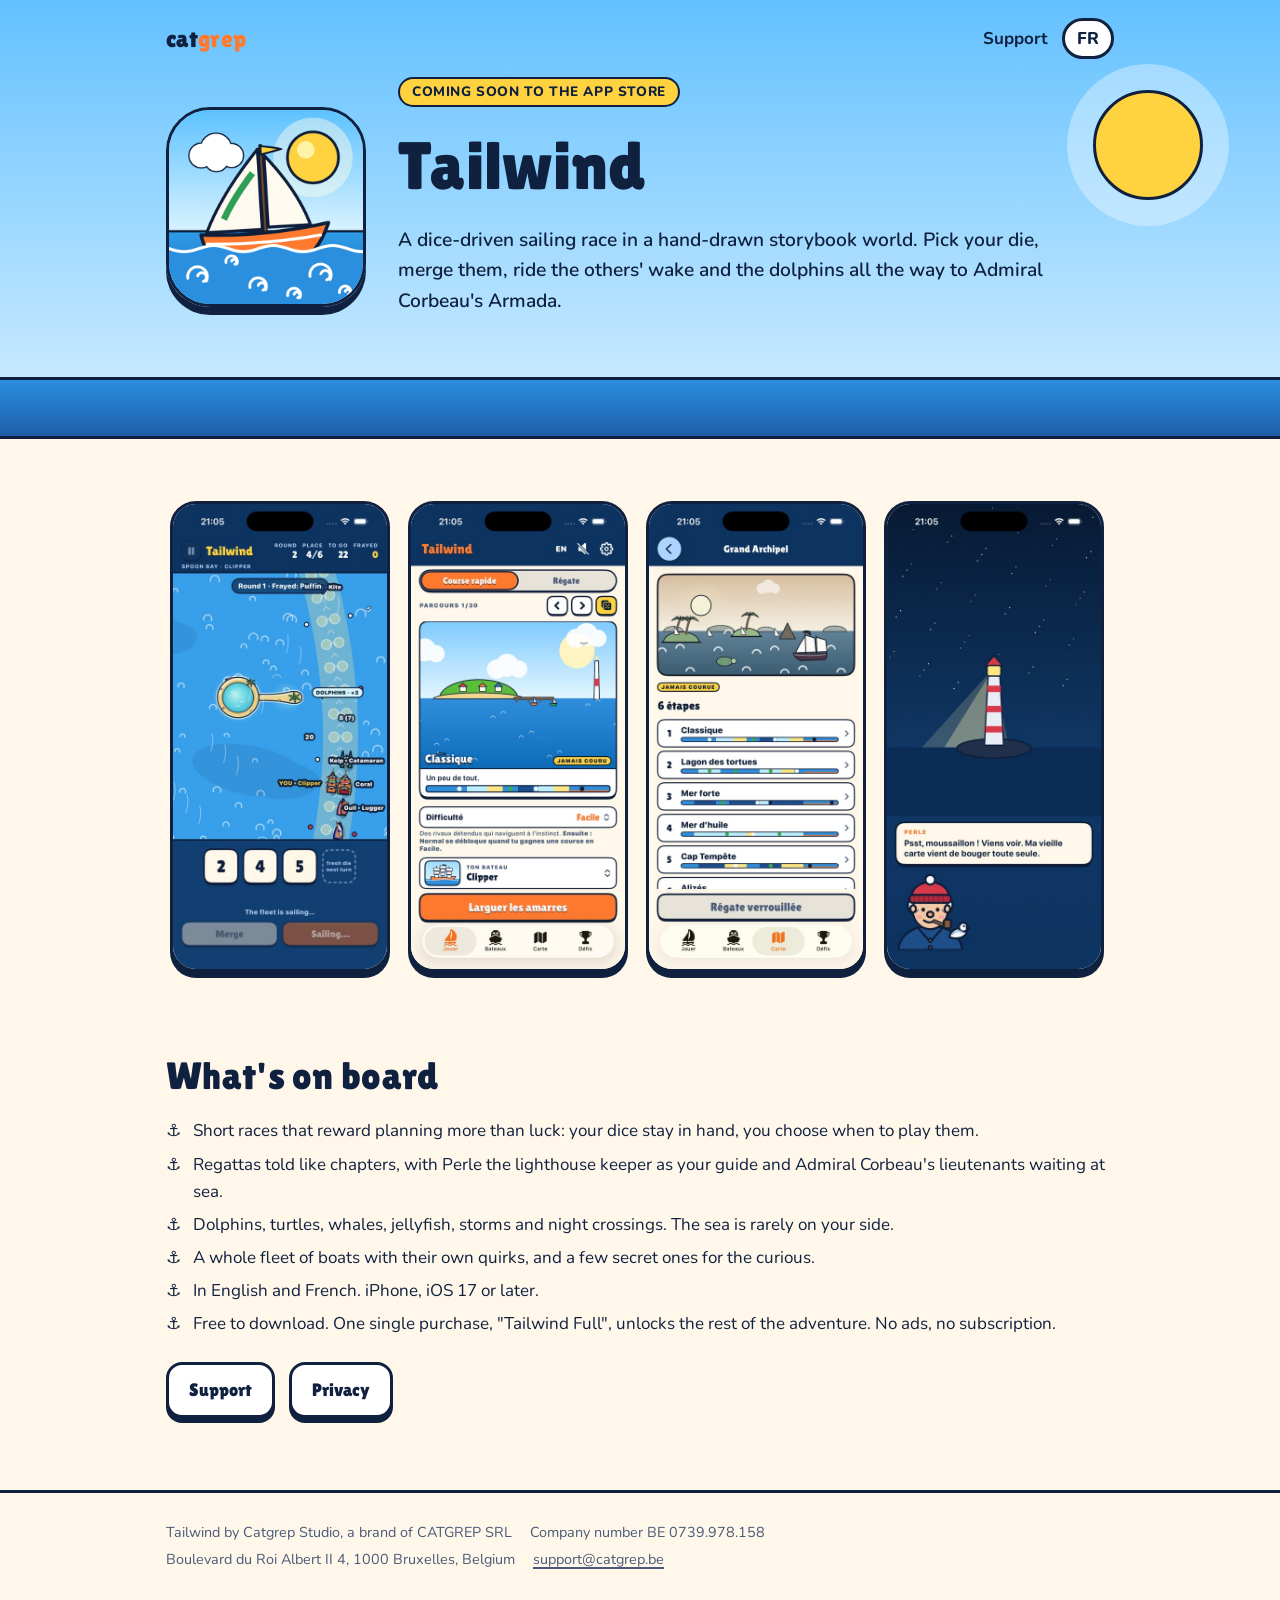
==== tailwind/index.html @ e49b74dd "Catgrep SRL landing page with Tailwind, support and privacy pages Co-Authored-By: Claude Opus 5.5 <n" ====
<!doctype html>
<html lang="en">
<head>
  <meta charset="utf-8">
  <meta name="viewport" content="width=device-width, initial-scale=1">
  <title>Tailwind</title>
  <meta name="description" content="Tailwind, a dice-driven sailing race in a hand-drawn storybook world, for iPhone. By Catgrep Studio.">
  <link rel="apple-touch-icon" href="../assets/apple-touch-icon.png">
  <link rel="icon" type="image/png" href="../assets/apple-touch-icon.png">
  <link rel="preconnect" href="https://fonts.googleapis.com">
  <link rel="preconnect" href="https://fonts.gstatic.com" crossorigin>
  <link href="https://fonts.googleapis.com/css2?family=Lilita+One&family=Nunito:wght@400;600;700;800&display=swap" rel="stylesheet">
  <link rel="stylesheet" href="../assets/site.css">
  <script src="../assets/lang.js"></script>
</head>
<body>
  <header class="hero">
    <div class="sun" aria-hidden="true"></div>
    <div class="wrap">
      <div class="top">
        <a class="brand" href="../">cat<span>grep</span></a>
        <nav>
          <a href="support/">Support</a>
          <button class="lang" type="button" aria-label="Language">FR</button>
        </nav>
      </div>
      <div class="split">
        <img src="../assets/tailwind-icon.png" alt="Tailwind app icon" width="512" height="512">
        <div>
          <span class="pill"><span class="en">Coming soon to the App Store</span><span class="fr">Bientôt sur l'App Store</span></span>
          <h1 style="margin-top:.3em">Tailwind</h1>
          <p class="lead">
            <span class="en">A dice-driven sailing race in a hand-drawn storybook world. Pick your die, merge them, ride the others' wake and the dolphins all the way to Admiral Corbeau's Armada.</span>
            <span class="fr">Une course de voiliers aux dés, façon carnet de bord dessiné à la main. Choisis ton dé, fusionne-les, prends le sillage des autres et file avec les dauphins jusqu'à l'Armada de l'Amiral Corbeau.</span>
          </p>
        </div>
      </div>
    </div>
  </header>

  <main class="wrap">
    <section>
      <div class="shots">
        <img class="fr" src="../assets/race-fr.jpg" alt="Une course au Lagon des tortues" loading="lazy">
        <img class="en" src="../assets/race-en.jpg" alt="A race in Spoon Bay" loading="lazy">
        <img src="../assets/harbor-fr.jpg" alt="Harbor menu" loading="lazy">
        <img src="../assets/regatta-fr.jpg" alt="Regatta card" loading="lazy">
        <img src="../assets/discovery-fr.jpg" alt="Perle and the lighthouse" loading="lazy">
      </div>
    </section>

    <section>
      <h2><span class="en">What's on board</span><span class="fr">À bord</span></h2>
      <ul class="ticks">
        <li><span class="en">Short races that reward planning more than luck: your dice stay in hand, you choose when to play them.</span><span class="fr">Des courses courtes où la stratégie compte plus que la chance : tes dés restent en main, c'est toi qui choisis quand les jouer.</span></li>
        <li><span class="en">Regattas told like chapters, with Perle the lighthouse keeper as your guide and Admiral Corbeau's lieutenants waiting at sea.</span><span class="fr">Des régates racontées comme des chapitres, avec Perle la gardienne de phare pour guide et les lieutenants de l'Amiral Corbeau qui t'attendent au large.</span></li>
        <li><span class="en">Dolphins, turtles, whales, jellyfish, storms and night crossings. The sea is rarely on your side.</span><span class="fr">Dauphins, tortues, baleines, méduses, tempêtes et traversées de nuit. La mer est rarement de ton côté.</span></li>
        <li><span class="en">A whole fleet of boats with their own quirks, and a few secret ones for the curious.</span><span class="fr">Toute une flotte de bateaux avec leur caractère, et quelques secrets pour les curieux.</span></li>
        <li><span class="en">In English and French. iPhone, iOS 17 or later.</span><span class="fr">En français et en anglais. iPhone, iOS 17 ou plus récent.</span></li>
        <li><span class="en">Free to download. One single purchase, "Tailwind Full", unlocks the rest of the adventure. No ads, no subscription.</span><span class="fr">Gratuit à télécharger. Un seul achat, « Tailwind complet », débloque le reste de l'aventure. Pas de pub, pas d'abonnement.</span></li>
      </ul>
      <a class="btn ghost" href="support/">Support</a>
      <a class="btn ghost" href="privacy/"><span class="en">Privacy</span><span class="fr">Confidentialité</span></a>
    </section>
  </main>

  <footer>
    <div class="wrap legal">
      <span><span class="en">Tailwind by Catgrep Studio, a brand of</span><span class="fr">Tailwind par Catgrep Studio, une marque de</span> CATGREP SRL</span>
      <span><span class="en">Company number</span><span class="fr">BCE / TVA</span> BE 0739.978.158</span>
      <span>Boulevard du Roi Albert II 4, 1000 Bruxelles, <span class="en">Belgium</span><span class="fr">Belgique</span></span>
      <a href="mailto:support@catgrep.be">support@catgrep.be</a>
    </div>
  </footer>
</body>
</html>
---- assets/site.css ----
:root {
  --sky: #63c1ff;
  --sky-soft: #d6efff;
  --sea: #2b8de0;
  --sea-deep: #1d5fa8;
  --navy: #10213f;
  --cream: #fff7ea;
  --paper: #ffffff;
  --sun: #ffd23f;
  --coral: #ff7a2f;
  --kelp: #2f9f57;
  --muted: #4a5a78;
  --line: 3px solid var(--navy);
  --radius: 22px;
}

@media (prefers-color-scheme: dark) {
  :root:not([data-theme="light"]), :root[data-theme="dark"] {
    --cream: #0d1a33;
    --paper: #15264a;
    --navy: #f3ead8;
    --muted: #b6c2da;
    --sky-soft: #1b3561;
  }
}

* { box-sizing: border-box; }

html { -webkit-text-size-adjust: 100%; }

body {
  margin: 0;
  background: var(--cream);
  color: var(--navy);
  font: 17px/1.6 "Nunito", system-ui, -apple-system, "Segoe UI", sans-serif;
}

html[lang="fr"] .en, html[lang="en"] .fr { display: none !important; }

a { color: inherit; text-decoration-thickness: 2px; text-underline-offset: 3px; }
a:hover { color: var(--coral); }

h1, h2, h3, .brand { font-family: "Lilita One", "Nunito", sans-serif; font-weight: 400; line-height: 1.15; letter-spacing: .3px; }
h1 { font-size: clamp(2.4rem, 7vw, 4.2rem); margin: 0 0 .3em; }
h2 { font-size: clamp(1.7rem, 4.5vw, 2.4rem); margin: 0 0 .5em; }
h3 { font-size: 1.3rem; margin: 0 0 .3em; }

code {
  font-family: ui-monospace, "SF Mono", Menlo, monospace;
  font-size: .9em;
  background: var(--sky-soft);
  padding: .1em .4em;
  border-radius: 6px;
}

.wrap { max-width: 980px; margin: 0 auto; padding: 0 16px; }

.top {
  display: flex; align-items: center; justify-content: space-between; gap: 12px;
  padding: 18px 0;
}
.brand { font-size: 1.5rem; text-decoration: none; }
.brand span { color: var(--coral); }
.top nav { display: flex; align-items: center; gap: 14px; font-weight: 700; }
.top nav a { text-decoration: none; }

.lang {
  font: inherit; font-weight: 800; color: var(--navy);
  background: var(--paper); border: var(--line); border-radius: 999px;
  padding: 4px 12px; cursor: pointer;
}

.hero {
  position: relative; overflow: hidden;
  background: linear-gradient(#63c1ff 0%, #d6efff 100%);
  color: #10213f;
  border-bottom: 3px solid #10213f;
}
.hero::after {
  content: ""; position: absolute; left: 0; right: 0; bottom: 0; height: 56px;
  background: linear-gradient(#2b8de0, #1d5fa8); border-top: 3px solid #10213f;
}
.hero a, .hero .brand { color: #10213f; }
.hero .lang { background: #fff; color: #10213f; border-color: #10213f; }
.hero .wrap { position: relative; z-index: 1; padding-top: 0; padding-bottom: 100px; }
.hero p.lead { font-size: 1.2rem; max-width: 34em; font-weight: 600; }
.hero .sun {
  position: absolute; right: 6%; top: 90px; width: 110px; height: 110px; border-radius: 50%;
  background: var(--sun); border: 3px solid #10213f; box-shadow: 0 0 0 26px rgba(255, 255, 255, .35);
}
.hero .terminal {
  display: inline-block; margin-top: 10px;
  background: #10213f; color: #fff7ea; border-radius: 12px; padding: 10px 16px;
  font: 600 .95rem/1.5 ui-monospace, "SF Mono", Menlo, monospace;
  max-width: 100%; overflow-x: auto; white-space: nowrap;
}
.hero .terminal b { color: var(--sun); font-weight: 600; }

section { padding: 56px 0 8px; }

.cards { display: grid; grid-template-columns: repeat(auto-fit, minmax(240px, 1fr)); gap: 18px; }
.card {
  background: var(--paper); border: var(--line); border-radius: var(--radius);
  padding: 20px 22px; box-shadow: 0 6px 0 var(--navy);
}
.card p { margin: 0; color: var(--muted); }

.split { display: grid; grid-template-columns: 200px 1fr; gap: 32px; align-items: center; }
.split img { width: 100%; height: auto; border-radius: 44px; border: var(--line); box-shadow: 0 8px 0 var(--navy); }

.btn {
  display: inline-block; text-decoration: none; font-family: "Lilita One", sans-serif; font-size: 1.15rem;
  background: var(--coral); color: #fff; border: 3px solid #10213f; border-radius: 16px;
  padding: 10px 20px; box-shadow: 0 5px 0 #10213f; margin: 8px 10px 0 0;
}
.btn:hover { color: #fff; transform: translateY(2px); box-shadow: 0 3px 0 #10213f; }
.btn.ghost { background: var(--paper); color: var(--navy); }
.btn.ghost:hover { color: var(--navy); }

.pill {
  display: inline-block; font-weight: 800; font-size: .85rem; text-transform: uppercase; letter-spacing: .6px;
  background: var(--sun); color: #10213f; border: 2px solid #10213f; border-radius: 999px; padding: 2px 12px;
}

ul.ticks { padding: 0; list-style: none; }
ul.ticks li { padding-left: 1.6em; position: relative; margin: .35em 0; }
ul.ticks li::before { content: "⚓"; position: absolute; left: 0; }

.prose { max-width: 720px; }
.prose h2 { margin-top: 1.4em; font-size: 1.6rem; }

footer {
  margin-top: 64px; padding: 28px 0 40px; border-top: var(--line);
  font-size: .9rem; color: var(--muted);
}
footer .legal { display: flex; flex-wrap: wrap; gap: 4px 18px; }

@media (max-width: 640px) {
  .split { grid-template-columns: 1fr; }
  .split img { width: 140px; border-radius: 32px; }
  .hero .sun { width: 70px; height: 70px; top: 74px; box-shadow: 0 0 0 16px rgba(255, 255, 255, .35); }
  .hero .wrap { padding-top: 0; padding-bottom: 90px; }
  .top nav { gap: 10px; }
}

.shots {
  display: grid; grid-auto-flow: column; grid-auto-columns: minmax(180px, 220px); gap: 18px;
  overflow-x: auto; padding: 6px 4px 18px; scroll-snap-type: x mandatory;
}
.shots img {
  width: 100%; height: auto; border: var(--line); border-radius: 26px; scroll-snap-align: start;
  box-shadow: 0 6px 0 var(--navy); background: var(--paper);
}
.faq dt { font-weight: 800; margin-top: 1em; }
.faq dd { margin: .2em 0 0; color: var(--muted); }
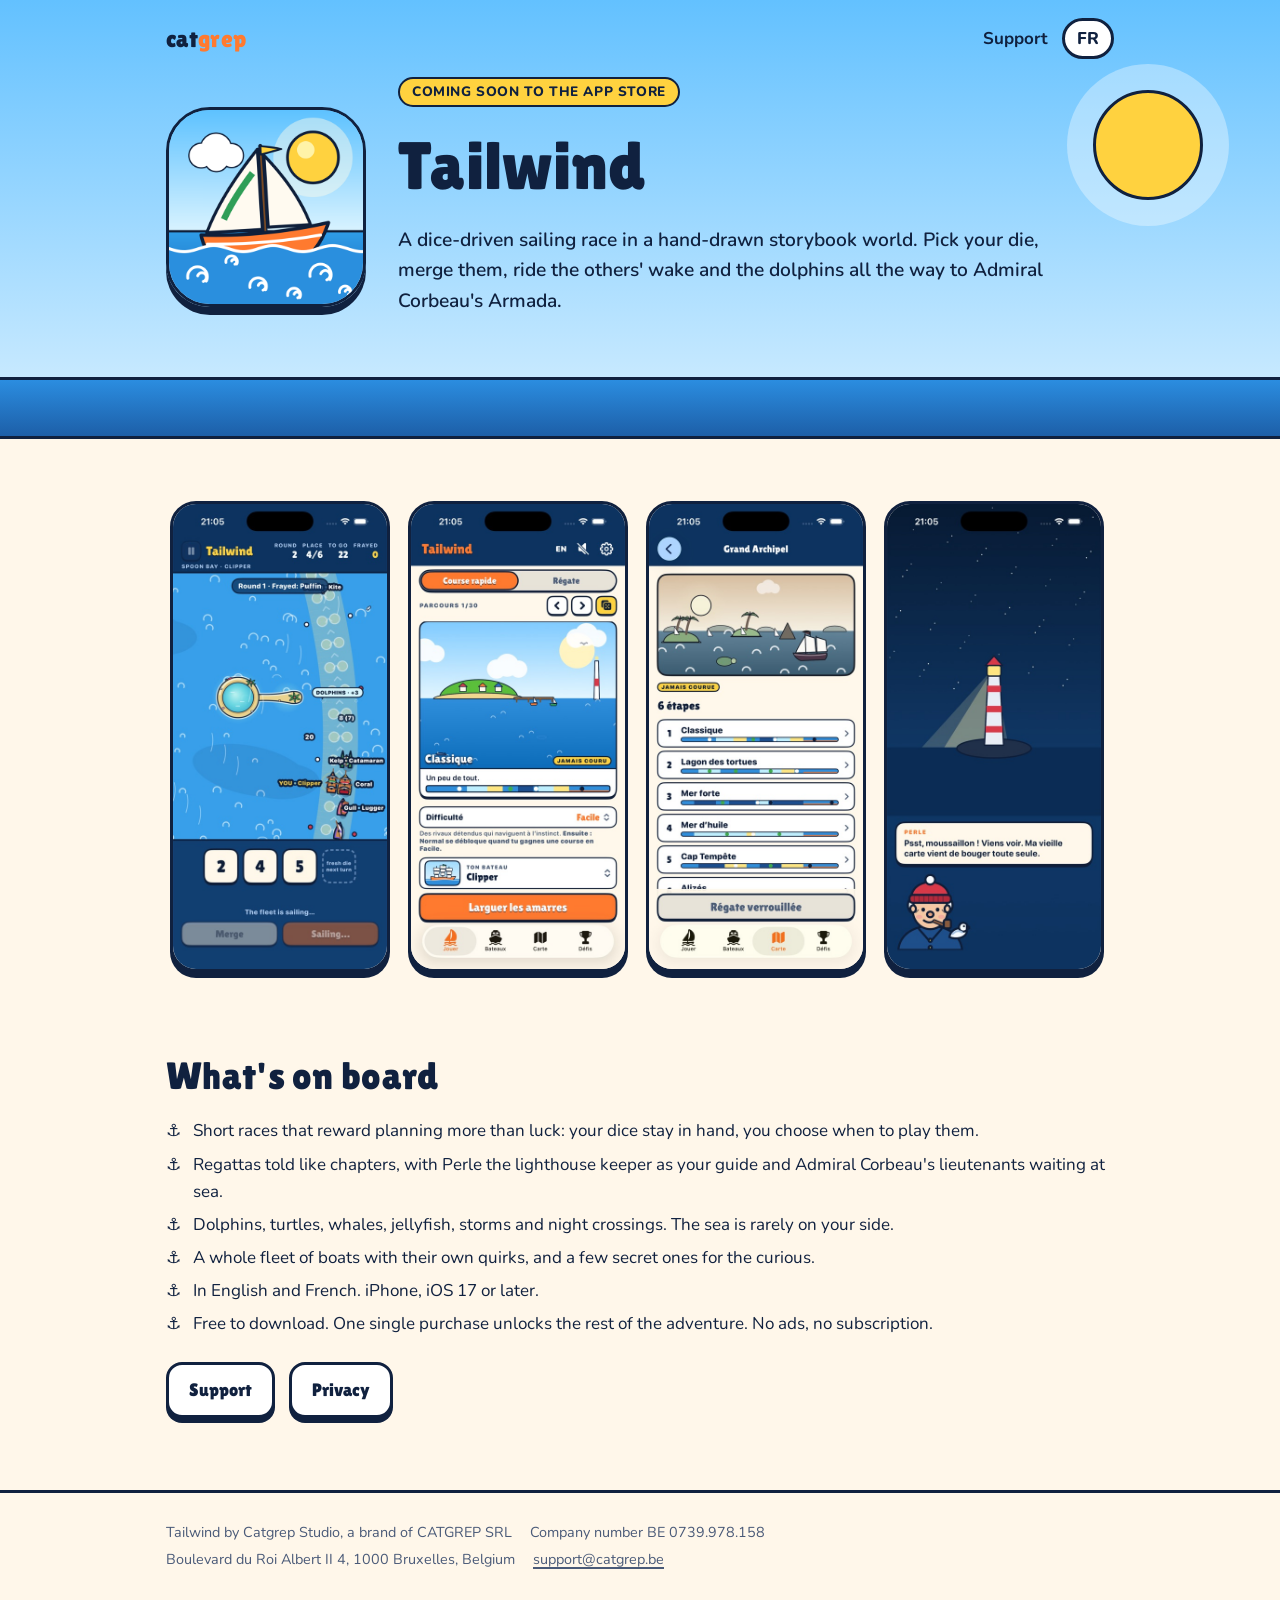
==== commit 07783f86: "Name the purchase Tailwind only, no Full/complet suffix Co-Authored-By: Claude Opus 5.5 <noreply@ant" ====
--- a/tailwind/index.html
+++ b/tailwind/index.html
@@ -57,7 +57,7 @@
         <li><span class="en">Dolphins, turtles, whales, jellyfish, storms and night crossings. The sea is rarely on your side.</span><span class="fr">Dauphins, tortues, baleines, méduses, tempêtes et traversées de nuit. La mer est rarement de ton côté.</span></li>
         <li><span class="en">A whole fleet of boats with their own quirks, and a few secret ones for the curious.</span><span class="fr">Toute une flotte de bateaux avec leur caractère, et quelques secrets pour les curieux.</span></li>
         <li><span class="en">In English and French. iPhone, iOS 17 or later.</span><span class="fr">En français et en anglais. iPhone, iOS 17 ou plus récent.</span></li>
-        <li><span class="en">Free to download. One single purchase, "Tailwind Full", unlocks the rest of the adventure. No ads, no subscription.</span><span class="fr">Gratuit à télécharger. Un seul achat, « Tailwind complet », débloque le reste de l'aventure. Pas de pub, pas d'abonnement.</span></li>
+        <li><span class="en">Free to download. One single purchase unlocks the rest of the adventure. No ads, no subscription.</span><span class="fr">Gratuit à télécharger. Un seul achat débloque le reste de l'aventure. Pas de pub, pas d'abonnement.</span></li>
       </ul>
       <a class="btn ghost" href="support/">Support</a>
       <a class="btn ghost" href="privacy/"><span class="en">Privacy</span><span class="fr">Confidentialité</span></a>
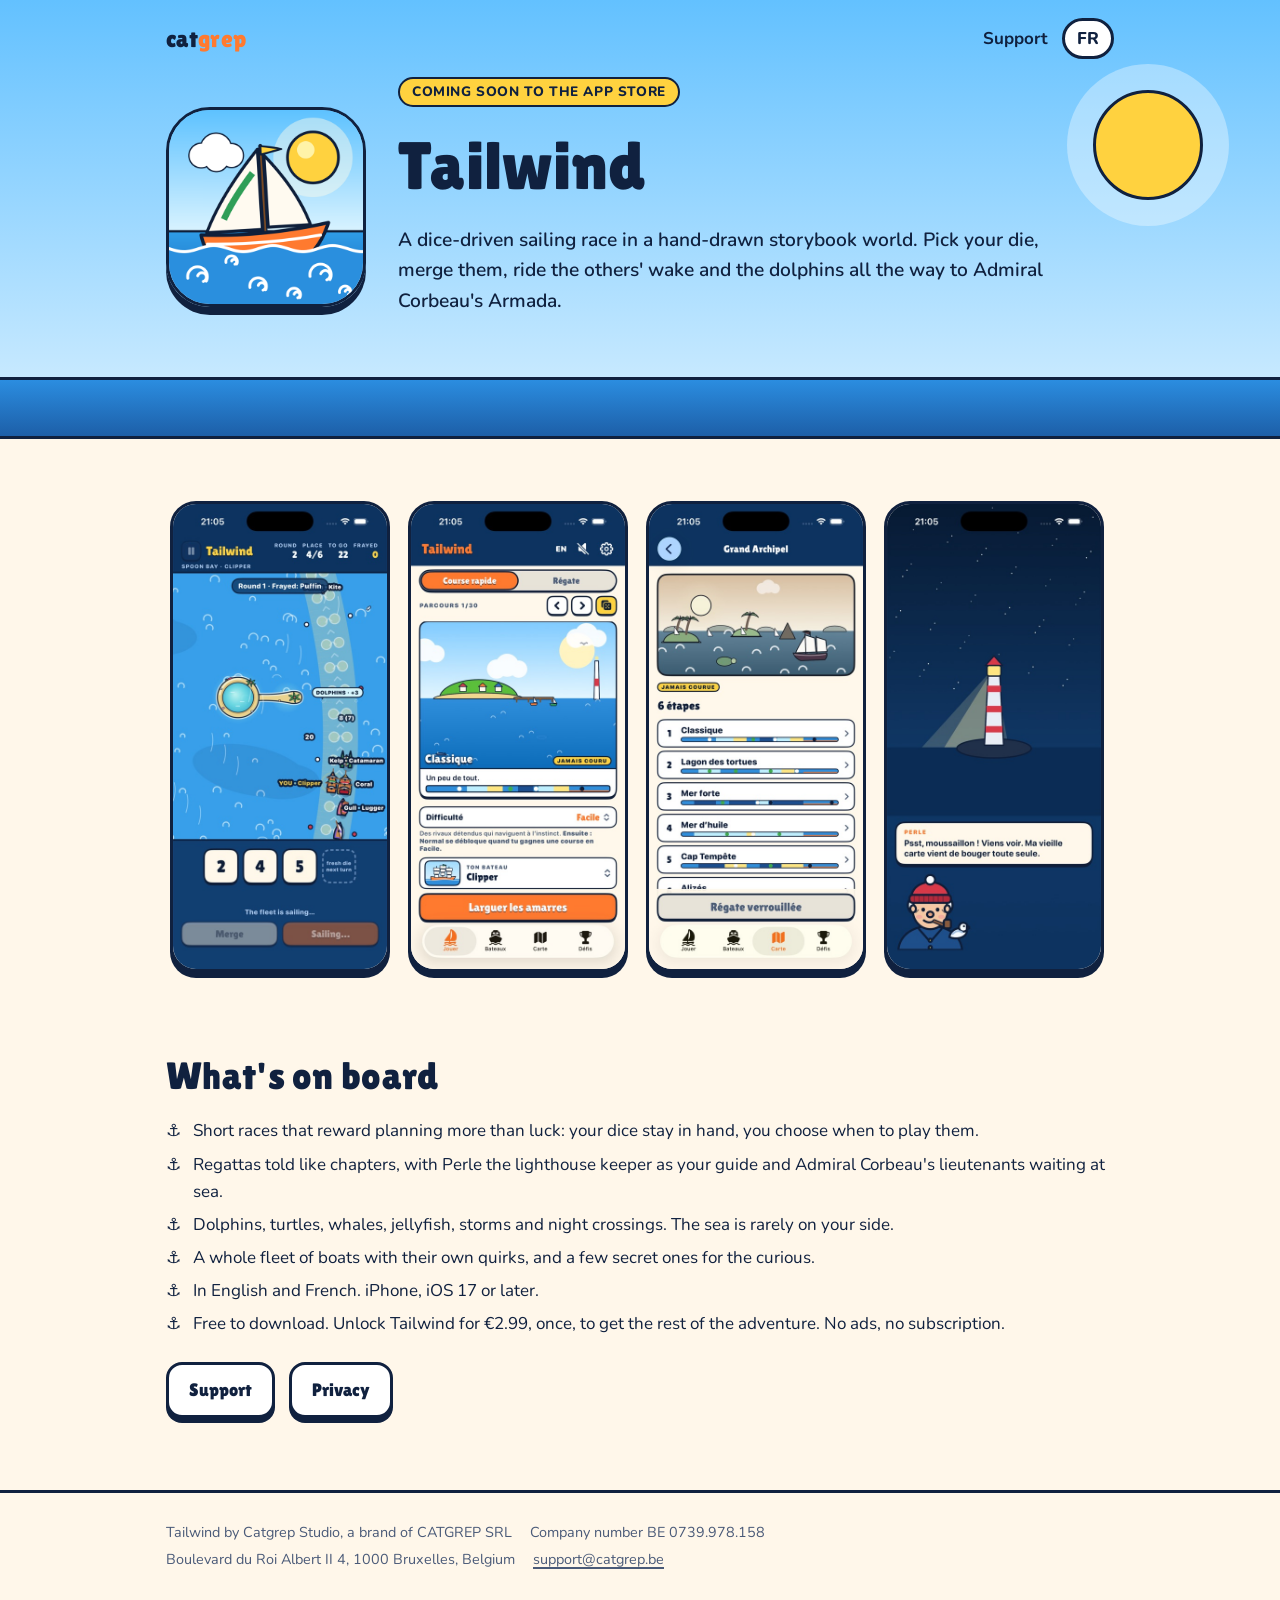
==== commit 57312825: "Align purchase wording with the app: unlock Tailwind for 2.99 EUR Co-Authored-By: Claude Opus 5.5 <n" ====
--- a/tailwind/index.html
+++ b/tailwind/index.html
@@ -57,7 +57,7 @@
         <li><span class="en">Dolphins, turtles, whales, jellyfish, storms and night crossings. The sea is rarely on your side.</span><span class="fr">Dauphins, tortues, baleines, méduses, tempêtes et traversées de nuit. La mer est rarement de ton côté.</span></li>
         <li><span class="en">A whole fleet of boats with their own quirks, and a few secret ones for the curious.</span><span class="fr">Toute une flotte de bateaux avec leur caractère, et quelques secrets pour les curieux.</span></li>
         <li><span class="en">In English and French. iPhone, iOS 17 or later.</span><span class="fr">En français et en anglais. iPhone, iOS 17 ou plus récent.</span></li>
-        <li><span class="en">Free to download. One single purchase unlocks the rest of the adventure. No ads, no subscription.</span><span class="fr">Gratuit à télécharger. Un seul achat débloque le reste de l'aventure. Pas de pub, pas d'abonnement.</span></li>
+        <li><span class="en">Free to download. Unlock Tailwind for €2.99, once, to get the rest of the adventure. No ads, no subscription.</span><span class="fr">Gratuit à télécharger. Débloque Tailwind pour 2,99 €, une seule fois, et profite du reste de l'aventure. Pas de pub, pas d'abonnement.</span></li>
       </ul>
       <a class="btn ghost" href="support/">Support</a>
       <a class="btn ghost" href="privacy/"><span class="en">Privacy</span><span class="fr">Confidentialité</span></a>
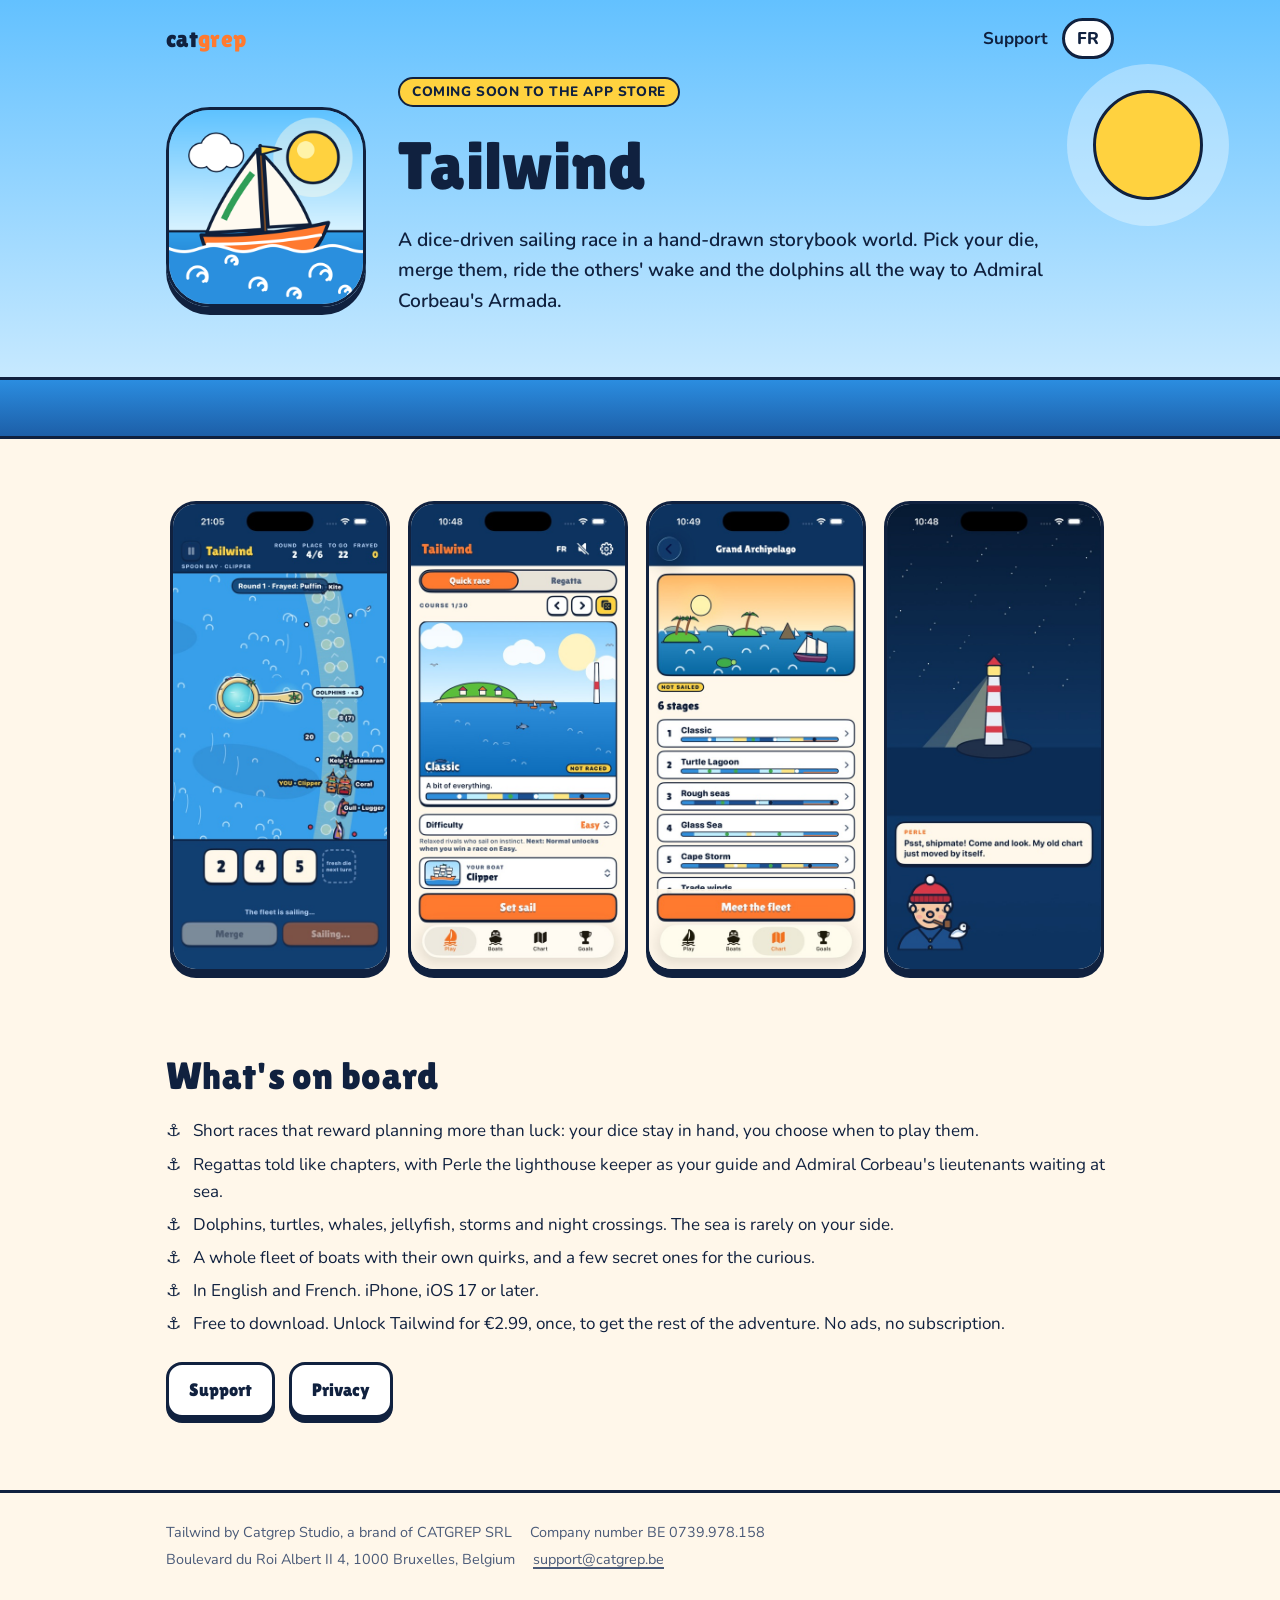
==== commit 52c3b027: "EN/FR screenshots per language, French non-breaking spaces Co-Authored-By: Claude Opus 5.5 <noreply@" ====
--- a/tailwind/index.html
+++ b/tailwind/index.html
@@ -43,16 +43,19 @@
       <div class="shots">
         <img class="fr" src="../assets/race-fr.jpg" alt="Une course au Lagon des tortues" loading="lazy">
         <img class="en" src="../assets/race-en.jpg" alt="A race in Spoon Bay" loading="lazy">
-        <img src="../assets/harbor-fr.jpg" alt="Harbor menu" loading="lazy">
-        <img src="../assets/regatta-fr.jpg" alt="Regatta card" loading="lazy">
-        <img src="../assets/discovery-fr.jpg" alt="Perle and the lighthouse" loading="lazy">
+        <img class="fr" src="../assets/harbor-fr.jpg" alt="Le port, menu principal" loading="lazy">
+        <img class="en" src="../assets/harbor-en.jpg" alt="The harbor, main menu" loading="lazy">
+        <img class="fr" src="../assets/regatta-fr.jpg" alt="La régate du Grand Archipel" loading="lazy">
+        <img class="en" src="../assets/regatta-en.jpg" alt="The Grand Archipelago regatta" loading="lazy">
+        <img class="fr" src="../assets/discovery-fr.jpg" alt="Perle et le phare" loading="lazy">
+        <img class="en" src="../assets/discovery-en.jpg" alt="Perle and the lighthouse" loading="lazy">
       </div>
     </section>
 
     <section>
       <h2><span class="en">What's on board</span><span class="fr">À bord</span></h2>
       <ul class="ticks">
-        <li><span class="en">Short races that reward planning more than luck: your dice stay in hand, you choose when to play them.</span><span class="fr">Des courses courtes où la stratégie compte plus que la chance : tes dés restent en main, c'est toi qui choisis quand les jouer.</span></li>
+        <li><span class="en">Short races that reward planning more than luck: your dice stay in hand, you choose when to play them.</span><span class="fr">Des courses courtes où la stratégie compte plus que la chance&nbsp;: tes dés restent en main, c'est toi qui choisis quand les jouer.</span></li>
         <li><span class="en">Regattas told like chapters, with Perle the lighthouse keeper as your guide and Admiral Corbeau's lieutenants waiting at sea.</span><span class="fr">Des régates racontées comme des chapitres, avec Perle la gardienne de phare pour guide et les lieutenants de l'Amiral Corbeau qui t'attendent au large.</span></li>
         <li><span class="en">Dolphins, turtles, whales, jellyfish, storms and night crossings. The sea is rarely on your side.</span><span class="fr">Dauphins, tortues, baleines, méduses, tempêtes et traversées de nuit. La mer est rarement de ton côté.</span></li>
         <li><span class="en">A whole fleet of boats with their own quirks, and a few secret ones for the curious.</span><span class="fr">Toute une flotte de bateaux avec leur caractère, et quelques secrets pour les curieux.</span></li>
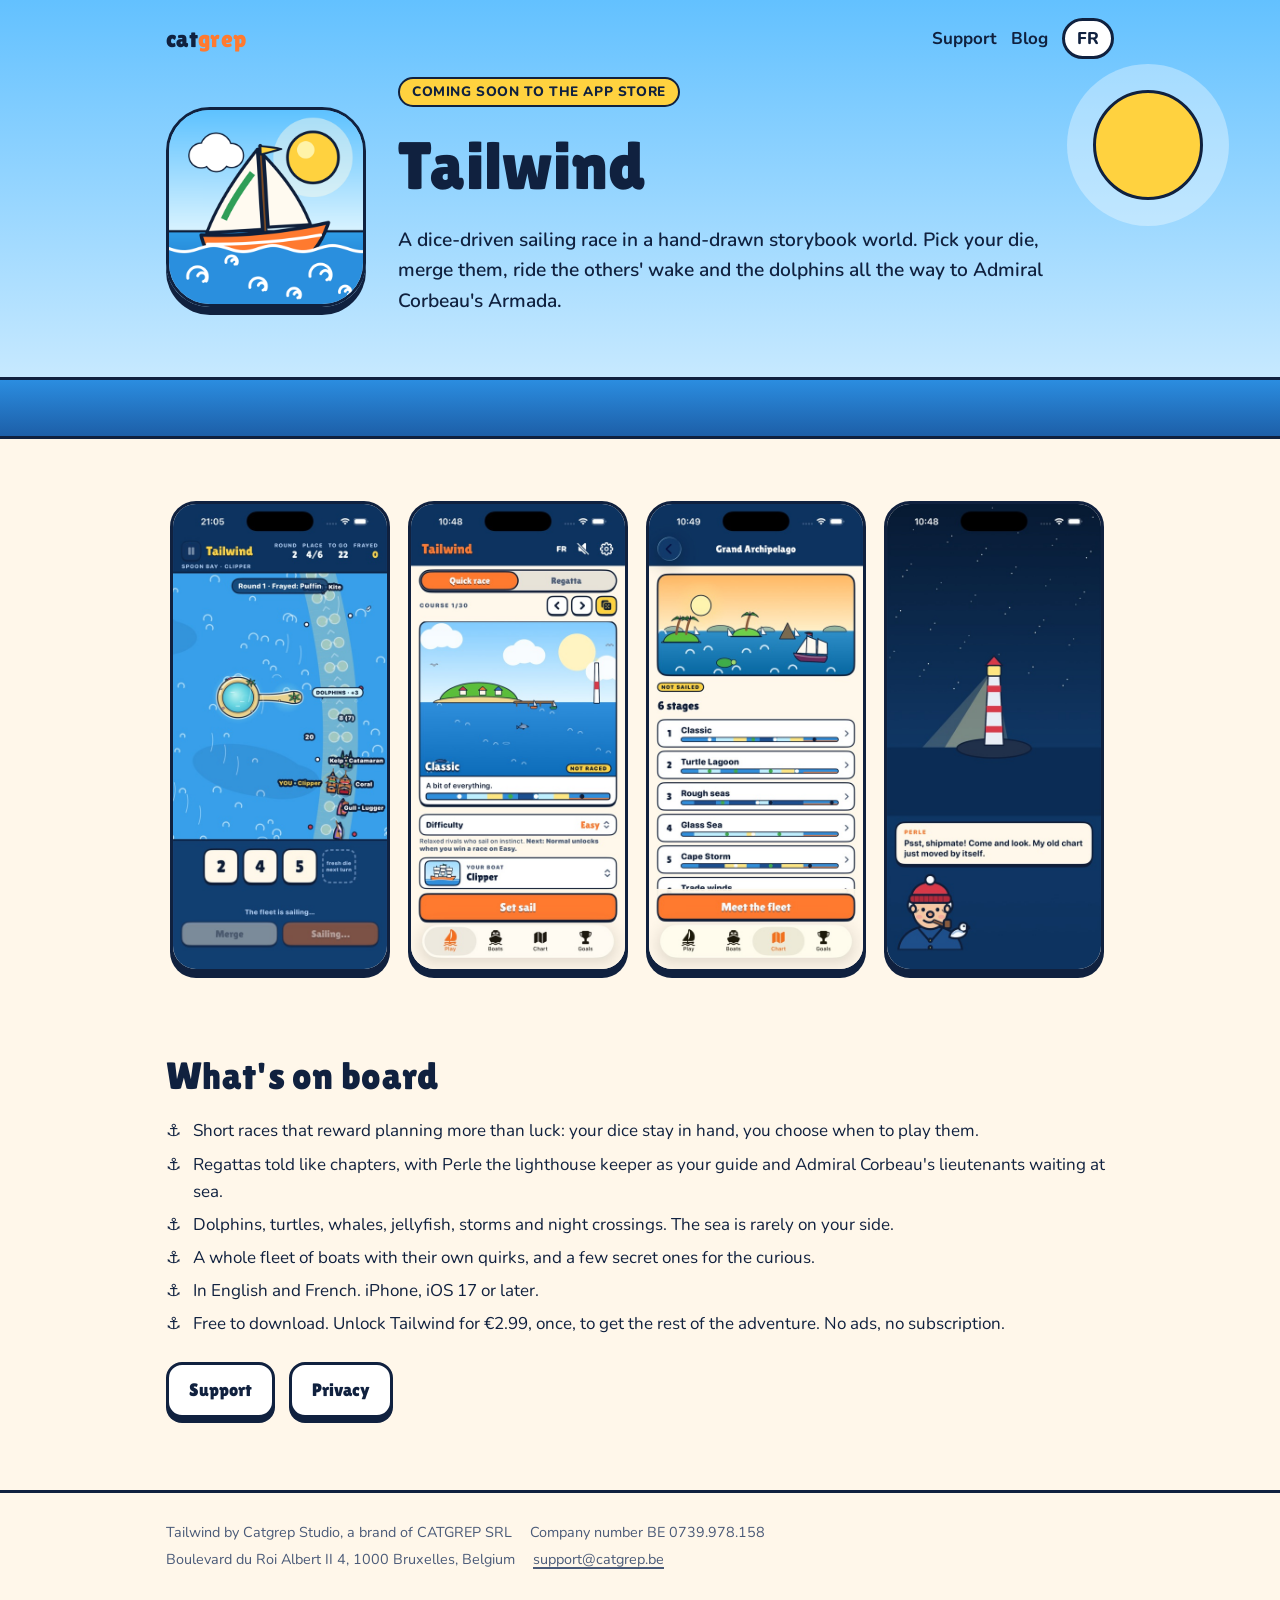
==== commit e9c34c52: "Link to the blog at renson.me from every page Co-Authored-By: Claude Opus 5.5 <noreply@anthropic.com" ====
--- a/tailwind/index.html
+++ b/tailwind/index.html
@@ -21,6 +21,7 @@
         <a class="brand" href="../">cat<span>grep</span></a>
         <nav>
           <a href="support/">Support</a>
+          <a href="http://renson.me">Blog</a>
           <button class="lang" type="button" aria-label="Language">FR</button>
         </nav>
       </div>
